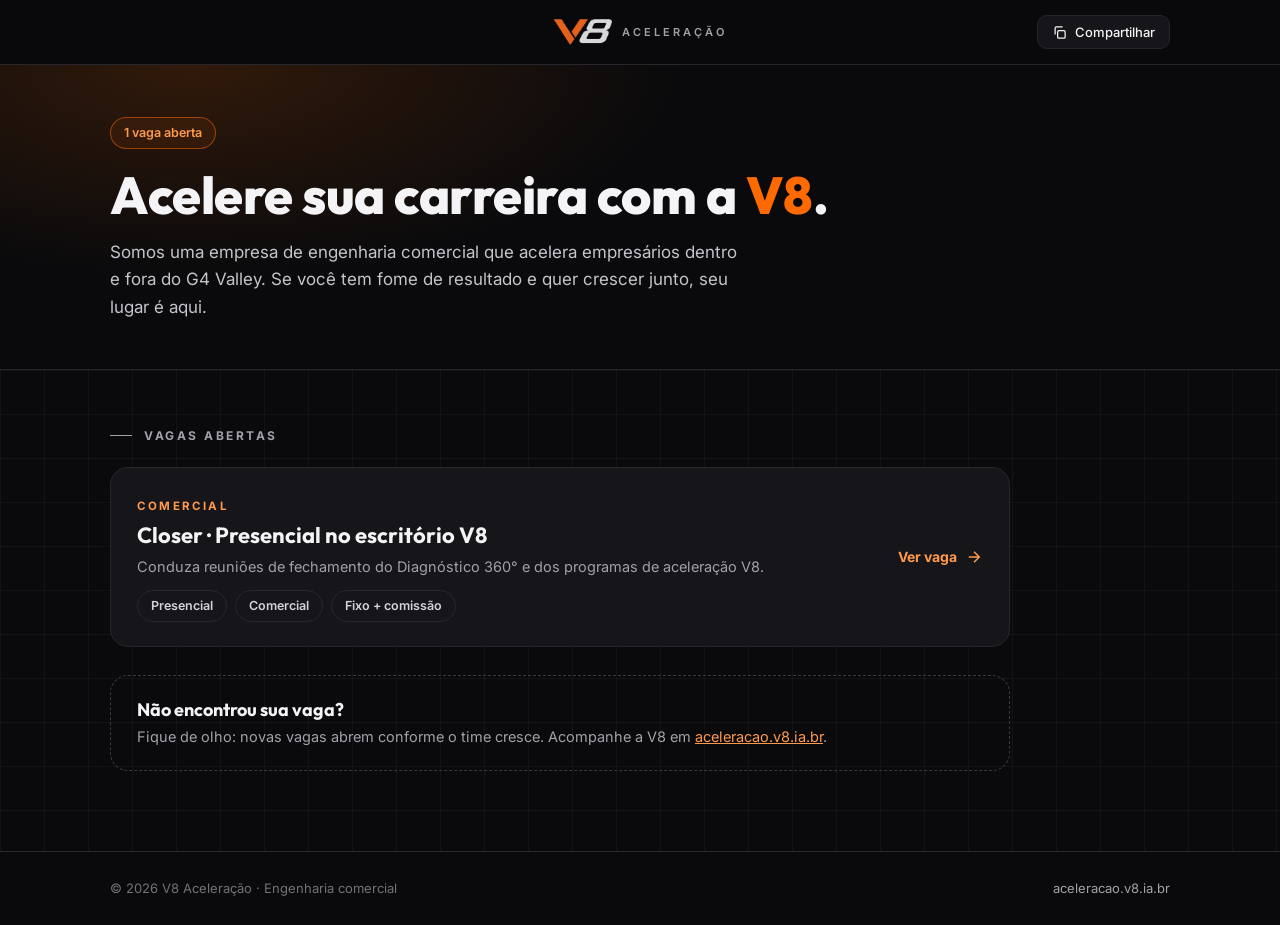
==== index.html @ 18335ebf "Página de vagas da V8 (lista + /closer) Co-Authored-By: Claude Opus 5.5 <noreply@anthropic.com> Clau" ====
<!doctype html>
<html lang="pt-BR">
<head>
<meta charset="utf-8">
<meta name="viewport" content="width=device-width,initial-scale=1">
<title>Vagas · V8 Aceleração</title>
<meta name="description" content="Trabalhe na V8 Aceleração. Veja as vagas abertas e candidate-se.">
<meta property="og:type" content="website">
<meta property="og:title" content="Vagas · V8 Aceleração">
<meta property="og:description" content="Trabalhe na V8 Aceleração. Veja as vagas abertas e candidate-se.">
<meta property="og:url" content="https://vagas.v8.ia.br/">
<meta property="og:image" content="https://vagas.v8.ia.br/assets/v8-logo.png">
<link rel="canonical" href="https://vagas.v8.ia.br/">
<meta name="theme-color" content="#0a0a0c">
<link rel="icon" href="/assets/v8-logo.png">
<link rel="preconnect" href="https://fonts.googleapis.com"><link rel="preconnect" href="https://fonts.gstatic.com" crossorigin>
<link href="https://fonts.googleapis.com/css2?family=Outfit:wght@500;600;700;800&family=Inter:wght@400;500;600;700&display=swap" rel="stylesheet">
<link rel="stylesheet" href="/assets/vagas.css">
</head>
<body>
<header class="top"><div class="wrap">
  <a class="back" href="/" id="back"><svg width="16" height="16" viewBox="0 0 24 24" fill="none" stroke="currentColor" stroke-width="2"><path d="M19 12H5M12 19l-7-7 7-7"/></svg>Vagas</a>
  <a class="brand" href="https://aceleracao.v8.ia.br/"><img src="/assets/v8-logo.png" alt="V8"><span>ACELERAÇÃO</span></a>
  <button class="share" id="share" type="button"><svg width="15" height="15" viewBox="0 0 24 24" fill="none" stroke="currentColor" stroke-width="2"><rect x="9" y="9" width="12" height="12" rx="2"/><path d="M5 15V5a2 2 0 0 1 2-2h10"/></svg><span>Compartilhar</span></button>
</div></header>

<div id="app"></div>

<footer><div class="wrap"><span>© <span id="yr"></span> V8 Aceleração · Engenharia comercial</span><a href="https://aceleracao.v8.ia.br/">aceleracao.v8.ia.br</a></div></footer>

<div class="modal" id="lgpdModal" role="dialog" aria-modal="true"><div>
  <h3>Aviso de tratamento de dados</h3>
  <p>A V8 Aceleração usa os dados informados neste formulário (nome, e-mail, CPF, data de nascimento, celular, cidade, estado, experiência, habilidades e currículo) exclusivamente para avaliar sua candidatura e entrar em contato sobre o processo seletivo.</p>
  <p>Os dados ficam armazenados em ambiente seguro, com acesso restrito ao time responsável pela seleção, e não são compartilhados com terceiros.</p>
  <p>Você pode pedir acesso, correção ou exclusão dos seus dados a qualquer momento, nos termos da LGPD (Lei 13.709/2018).</p>
  <button type="button" id="lgpdClose">Entendi</button>
</div></div>
<div class="toast" id="toast"></div>

<script>window.VAGA_SLUG = null</script>
<script src="/assets/vagas.js"></script>
</body>
</html>
---- assets/vagas.css ----
:root{color-scheme:dark;--bg:#0a0a0c;--bg2:#111115;--card:#15151a;--line:#26262d;--tx:#f4f4f6;--mu:#a1a1aa;--fa:#71717a;--or:#ff6a00;--or2:#ff9a4d;--err:#f87171;--ok:#34d399}
*{box-sizing:border-box;margin:0;padding:0}
html{scroll-behavior:smooth}
body{background:var(--bg);color:var(--tx);font:16px/1.6 Inter,system-ui,sans-serif;-webkit-font-smoothing:antialiased}
a{color:inherit}
.wrap{max-width:1100px;margin:0 auto;padding:0 20px}
.grid-bg{background-image:linear-gradient(rgba(255,255,255,.035) 1px,transparent 1px),linear-gradient(90deg,rgba(255,255,255,.035) 1px,transparent 1px);background-size:44px 44px}
header.top{position:sticky;top:0;z-index:20;background:rgba(10,10,12,.85);backdrop-filter:blur(12px);border-bottom:1px solid var(--line)}
header.top .wrap{display:grid;grid-template-columns:1fr auto 1fr;align-items:center;height:64px}
.back{display:inline-flex;gap:8px;align-items:center;text-decoration:none;color:var(--mu);font-size:15px;font-weight:500}
.back:hover{color:var(--tx)}
.brand{display:flex;align-items:center;gap:10px;text-decoration:none}
.brand img{height:26px}
.brand span{font:600 11px Inter;letter-spacing:3px;color:var(--mu)}
.share{justify-self:end;display:inline-flex;gap:8px;align-items:center;background:var(--card);border:1px solid var(--line);color:var(--tx);border-radius:10px;padding:8px 14px;font:500 13px Inter;cursor:pointer}
.share:hover{border-color:var(--or)}
.hero{border-bottom:1px solid var(--line);background:radial-gradient(700px 300px at 15% 0%,rgba(255,106,0,.16),transparent 70%)}
.hero .wrap{padding-top:52px;padding-bottom:48px}
.crumb{font-size:13px;color:var(--fa);margin-bottom:18px}
.crumb a{text-decoration:none}.crumb a:hover{color:var(--tx)}
.chips{display:flex;flex-wrap:wrap;gap:8px;margin-bottom:18px}
.chip{border:1px solid var(--line);background:var(--card);border-radius:999px;padding:5px 13px;font-size:12.5px;font-weight:600;color:#d4d4d8}
.chip.o{border-color:rgba(255,106,0,.5);color:var(--or2);background:rgba(255,106,0,.08)}
h1{font:800 clamp(32px,5vw,52px)/1.08 Outfit,sans-serif;letter-spacing:-.5px;max-width:760px}
h1 em{font-style:normal;color:var(--or)}
.main .wrap{display:grid;grid-template-columns:1fr 440px;gap:56px;padding-top:56px;padding-bottom:80px;align-items:start}
.eyebrow{display:flex;align-items:center;gap:12px;font-size:12px;font-weight:700;letter-spacing:2.5px;text-transform:uppercase;color:var(--mu);margin-bottom:22px}
.eyebrow:before{content:"";width:22px;height:1px;background:var(--mu)}
.desc h3{font:700 15px Inter;letter-spacing:.4px;text-transform:uppercase;color:var(--tx);margin:30px 0 10px}
.desc h3:first-of-type{margin-top:0}
.desc p,.desc li{color:#c4c4cc;font-size:15.5px}
.desc ul{list-style:none;display:grid;gap:8px}
.desc li{position:relative;padding-left:22px}
.desc li:before{content:"";position:absolute;left:2px;top:.62em;width:8px;height:8px;border-radius:2px;background:var(--or)}
.desc .w{display:grid;gap:10px}
.desc .w p b{color:var(--or2);font-weight:700;margin-right:4px}
.desc a{color:var(--or2)}
.more{display:inline-flex;margin-top:36px;gap:8px;align-items:center;color:var(--mu);font-size:14px;text-decoration:none;border-bottom:1px solid var(--line);padding-bottom:4px}
.more:hover{color:var(--tx)}
/* form */
.apply{position:sticky;top:88px;background:var(--card);border:1px solid var(--line);border-radius:20px;overflow:hidden;box-shadow:0 30px 80px -40px rgba(255,106,0,.35)}
.apply-h{padding:22px 24px;background:linear-gradient(135deg,rgba(255,106,0,.22),rgba(255,106,0,.05));border-bottom:1px solid var(--line)}
.apply-h small{font-size:11.5px;font-weight:700;letter-spacing:2.5px;color:var(--or2)}
.apply-h h2{font:700 19px/1.3 Outfit;margin:6px 0 4px}
.apply-h p{font-size:13px;color:var(--mu)}
form{padding:22px 24px 26px;display:grid;gap:14px}
.sec{font-size:11.5px;font-weight:700;letter-spacing:2.2px;text-transform:uppercase;color:var(--mu);margin-top:6px}
label.f{display:block;font-size:13px;font-weight:600;color:#e4e4e7}
label.f>input,label.f>select{margin-top:6px}
label.f>.opts,label.f>.drop{margin-top:8px}
label.f i{color:var(--or);font-style:normal}
input[type=text],input[type=email],input[type=tel],input[type=date],input[type=url],select{width:100%;background:var(--bg2);border:1px solid var(--line);border-radius:12px;color:var(--tx);font:15px Inter;padding:12px 14px;outline:none;transition:border-color .15s}
input:focus,select:focus{border-color:var(--or)}
input::placeholder{color:#5f5f69}
.row{display:grid;grid-template-columns:1fr 1fr;gap:12px}
.row.c{grid-template-columns:1fr 110px}
.opts{display:grid;grid-template-columns:1fr 1fr;gap:8px}
.opt{display:flex;align-items:center;gap:9px;background:var(--bg2);border:1px solid var(--line);border-radius:10px;padding:9px 11px;font-size:13px;font-weight:500;color:#d4d4d8;cursor:pointer}
.opt:has(input:checked){border-color:var(--or);background:rgba(255,106,0,.1);color:var(--tx)}
.opt input{accent-color:var(--or)}
.drop{display:grid;place-items:center;text-align:center;gap:4px;border:1.5px dashed #3a3a44;border-radius:14px;padding:20px;cursor:pointer;background:var(--bg2);font-size:13.5px;color:var(--mu)}
.drop b{color:var(--tx);font-weight:600}
.drop.on{border-color:var(--or);background:rgba(255,106,0,.07)}
.drop.has b{color:var(--or2)}
.drop input{display:none}
.lgpd{display:flex;align-items:flex-start;gap:10px;font-size:12.5px;line-height:1.5;color:var(--mu);cursor:pointer}
.lgpd input{margin-top:3px;accent-color:var(--or);flex-shrink:0}
.lgpd a{color:var(--or2);cursor:pointer}
.err{font-size:12.5px;color:var(--err);min-height:0}
button.go{background:linear-gradient(180deg,#ff8124,var(--or));color:#140800;border:0;border-radius:999px;padding:15px;font:800 14.5px Inter;letter-spacing:.6px;text-transform:uppercase;cursor:pointer;box-shadow:0 14px 30px -12px var(--or)}
button.go:disabled{opacity:.6;cursor:wait}
.done{padding:40px 26px;text-align:center;display:none}
.done .ic{width:58px;height:58px;border-radius:50%;background:rgba(52,211,153,.12);display:grid;place-items:center;margin:0 auto 14px;color:var(--ok)}
.done h3{font:700 22px Outfit;margin-bottom:6px}
.done p{color:var(--mu);font-size:14.5px}
.lead{max-width:640px;color:#c4c4cc;font-size:17px;margin-top:16px}
.main .wrap.one{display:block}.wrap.one>.list,.wrap.one>.talent,.wrap.one>.filters{max-width:900px}
.filters{display:flex;gap:8px;flex-wrap:wrap;margin-bottom:18px}
.flt{background:var(--card);border:1px solid var(--line);color:#d4d4d8;border-radius:999px;padding:7px 15px;font:600 13px Inter;cursor:pointer}
.flt.on{border-color:var(--or);color:var(--or2);background:rgba(255,106,0,.1)}
.list{display:grid;gap:14px}
.vcard{display:flex;justify-content:space-between;align-items:center;gap:24px;background:var(--card);border:1px solid var(--line);border-radius:18px;padding:24px 26px;text-decoration:none;transition:border-color .15s,transform .15s}
.vcard:hover{border-color:var(--or);transform:translateY(-2px)}
.vcard .area{font-size:11.5px;font-weight:700;letter-spacing:2.2px;color:var(--or2)}
.vcard h3{font:700 22px/1.25 Outfit;margin:4px 0 6px}
.vcard p{color:var(--mu);font-size:14.5px;margin-bottom:12px}
.vcard .chips{margin:0}
.see{flex-shrink:0;display:inline-flex;align-items:center;gap:8px;font-weight:700;font-size:14px;color:var(--or2);white-space:nowrap}
.talent{margin-top:28px;border:1px dashed #3a3a44;border-radius:18px;padding:22px 26px}
.talent h3{font:700 18px Outfit;margin-bottom:4px}.talent p{color:var(--mu);font-size:14.5px}.talent a{color:var(--or2)}
@media(max-width:640px){.vcard{flex-direction:column;align-items:flex-start;gap:14px}}
.modal{position:fixed;inset:0;background:rgba(0,0,0,.7);display:none;place-items:center;padding:20px;z-index:50}
.modal.on{display:grid}
.modal div{max-width:560px;background:var(--card);border:1px solid var(--line);border-radius:18px;padding:26px;font-size:14px;color:#c4c4cc;max-height:85vh;overflow:auto}
.modal h3{font:700 19px Outfit;color:var(--tx);margin-bottom:12px}
.modal p{margin-bottom:10px}
.modal button{margin-top:6px;background:var(--or);border:0;border-radius:10px;padding:10px 18px;font-weight:700;cursor:pointer}
footer{border-top:1px solid var(--line);padding:26px 0;font-size:13px;color:var(--fa)}
footer .wrap{display:flex;justify-content:space-between;gap:12px;flex-wrap:wrap}
footer a{text-decoration:none;color:var(--mu)}
.toast{position:fixed;left:50%;bottom:24px;transform:translateX(-50%);background:#222;border:1px solid var(--line);padding:10px 16px;border-radius:10px;font-size:13.5px;opacity:0;transition:opacity .2s;pointer-events:none}
.toast.on{opacity:1}
@media(max-width:900px){.main .wrap{grid-template-columns:1fr;gap:40px;padding-top:40px}.apply{position:static}}
@media(max-width:520px){.brand span{display:none}.share span{display:none}.row,.opts{grid-template-columns:1fr}.row.c{grid-template-columns:1fr 96px}form,.apply-h{padding-left:18px;padding-right:18px}}
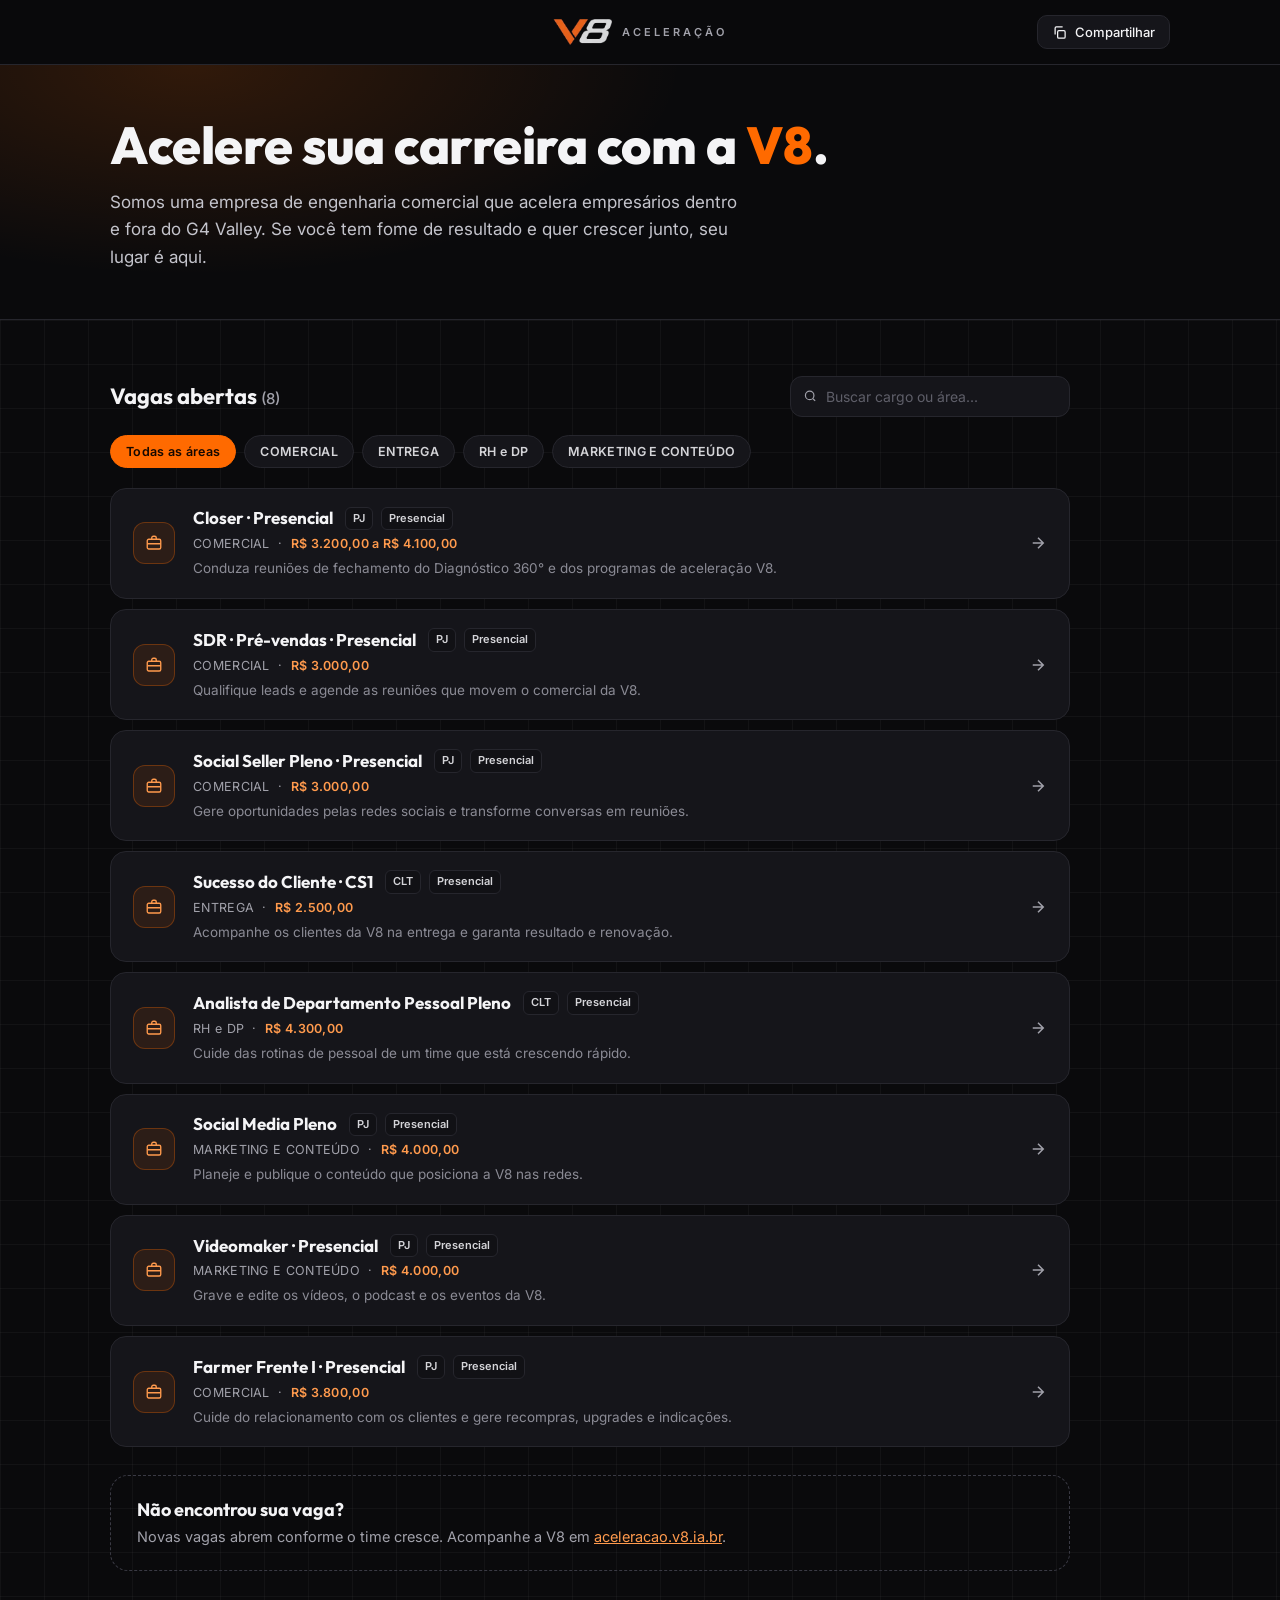
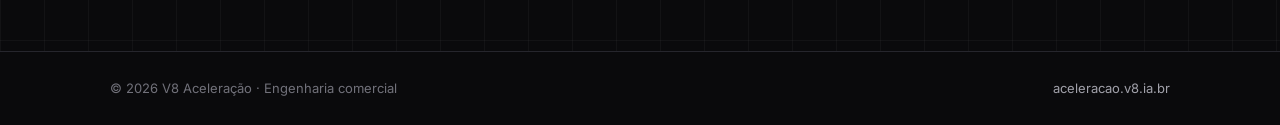
==== commit d7477fa3: "8 vagas, busca e filtro por área Co-Authored-By: Claude Opus 5.5 <noreply@anthropic.com> Claude-Sess" ====
--- a/index.html
+++ b/index.html
@@ -38,6 +38,7 @@
 <div class="toast" id="toast"></div>
 
 <script>window.VAGA_SLUG = null</script>
+<script src="/assets/vagas-data.js"></script>
 <script src="/assets/vagas.js"></script>
 </body>
 </html>
--- a/assets/vagas.css
+++ b/assets/vagas.css
@@ -74,21 +74,32 @@
 .done h3{font:700 22px Outfit;margin-bottom:6px}
 .done p{color:var(--mu);font-size:14.5px}
 .lead{max-width:640px;color:#c4c4cc;font-size:17px;margin-top:16px}
-.main .wrap.one{display:block}.wrap.one>.list,.wrap.one>.talent,.wrap.one>.filters{max-width:900px}
-.filters{display:flex;gap:8px;flex-wrap:wrap;margin-bottom:18px}
-.flt{background:var(--card);border:1px solid var(--line);color:#d4d4d8;border-radius:999px;padding:7px 15px;font:600 13px Inter;cursor:pointer}
-.flt.on{border-color:var(--or);color:var(--or2);background:rgba(255,106,0,.1)}
-.list{display:grid;gap:14px}
-.vcard{display:flex;justify-content:space-between;align-items:center;gap:24px;background:var(--card);border:1px solid var(--line);border-radius:18px;padding:24px 26px;text-decoration:none;transition:border-color .15s,transform .15s}
-.vcard:hover{border-color:var(--or);transform:translateY(-2px)}
-.vcard .area{font-size:11.5px;font-weight:700;letter-spacing:2.2px;color:var(--or2)}
-.vcard h3{font:700 22px/1.25 Outfit;margin:4px 0 6px}
-.vcard p{color:var(--mu);font-size:14.5px;margin-bottom:12px}
-.vcard .chips{margin:0}
-.see{flex-shrink:0;display:inline-flex;align-items:center;gap:8px;font-weight:700;font-size:14px;color:var(--or2);white-space:nowrap}
+.main .wrap.one{display:block}
+.wrap.one>*{max-width:960px}
+.lhead{display:flex;justify-content:space-between;align-items:center;gap:16px;margin-bottom:18px;flex-wrap:wrap}
+.lhead h2{font:700 22px Outfit}.lhead h2 span{color:var(--mu);font:500 15px Inter}
+.search{display:flex;align-items:center;gap:8px;background:var(--card);border:1px solid var(--line);border-radius:12px;padding:0 12px;color:var(--mu);width:280px;max-width:100%}
+.search:focus-within{border-color:var(--or)}
+.search input{background:none;border:0;outline:none;color:var(--tx);font:14px Inter;padding:11px 0;width:100%}
+.filters{display:flex;gap:8px;flex-wrap:wrap;margin-bottom:20px}
+.flt{background:var(--card);border:1px solid var(--line);color:#d4d4d8;border-radius:999px;padding:8px 15px;font:600 12.5px Inter;letter-spacing:.3px;cursor:pointer}
+.flt:hover{border-color:#44444d}
+.flt.on{border-color:var(--or);color:#140800;background:var(--or)}
+.list{display:grid;gap:10px}
+.vrow{display:grid;grid-template-columns:auto 1fr auto;gap:18px;align-items:center;background:var(--card);border:1px solid var(--line);border-radius:16px;padding:18px 22px;text-decoration:none;transition:border-color .15s,transform .15s}
+.vrow:hover{border-color:var(--or);transform:translateY(-1px)}
+.vrow:hover .arr{color:var(--or);transform:translateX(3px)}
+.ico{width:42px;height:42px;border-radius:12px;display:grid;place-items:center;background:rgba(255,106,0,.1);border:1px solid rgba(255,106,0,.3);color:var(--or2)}
+.vt{display:flex;align-items:center;gap:8px;flex-wrap:wrap}
+.vt h3{font:700 17px/1.3 Outfit;margin-right:4px}
+.tag{font-size:11px;font-weight:600;border:1px solid var(--line);background:var(--bg2);border-radius:6px;padding:2px 7px;color:#d4d4d8}
+.vm{font-size:12.5px;color:var(--mu);margin-top:4px;letter-spacing:.3px}.vm i{font-style:normal;margin:0 4px}.vm b{color:var(--or2);font-weight:600}
+.vb p{font-size:13.5px;color:#8b8b95;margin-top:4px}
+.arr{color:var(--mu);transition:transform .15s,color .15s}
+.empty{display:none;text-align:center;color:var(--mu);padding:30px 0}
 .talent{margin-top:28px;border:1px dashed #3a3a44;border-radius:18px;padding:22px 26px}
 .talent h3{font:700 18px Outfit;margin-bottom:4px}.talent p{color:var(--mu);font-size:14.5px}.talent a{color:var(--or2)}
-@media(max-width:640px){.vcard{flex-direction:column;align-items:flex-start;gap:14px}}
+@media(max-width:640px){.vrow{grid-template-columns:1fr auto;padding:16px}.ico{display:none}.search{width:100%}}
 .modal{position:fixed;inset:0;background:rgba(0,0,0,.7);display:none;place-items:center;padding:20px;z-index:50}
 .modal.on{display:grid}
 .modal div{max-width:560px;background:var(--card);border:1px solid var(--line);border-radius:18px;padding:26px;font-size:14px;color:#c4c4cc;max-height:85vh;overflow:auto}
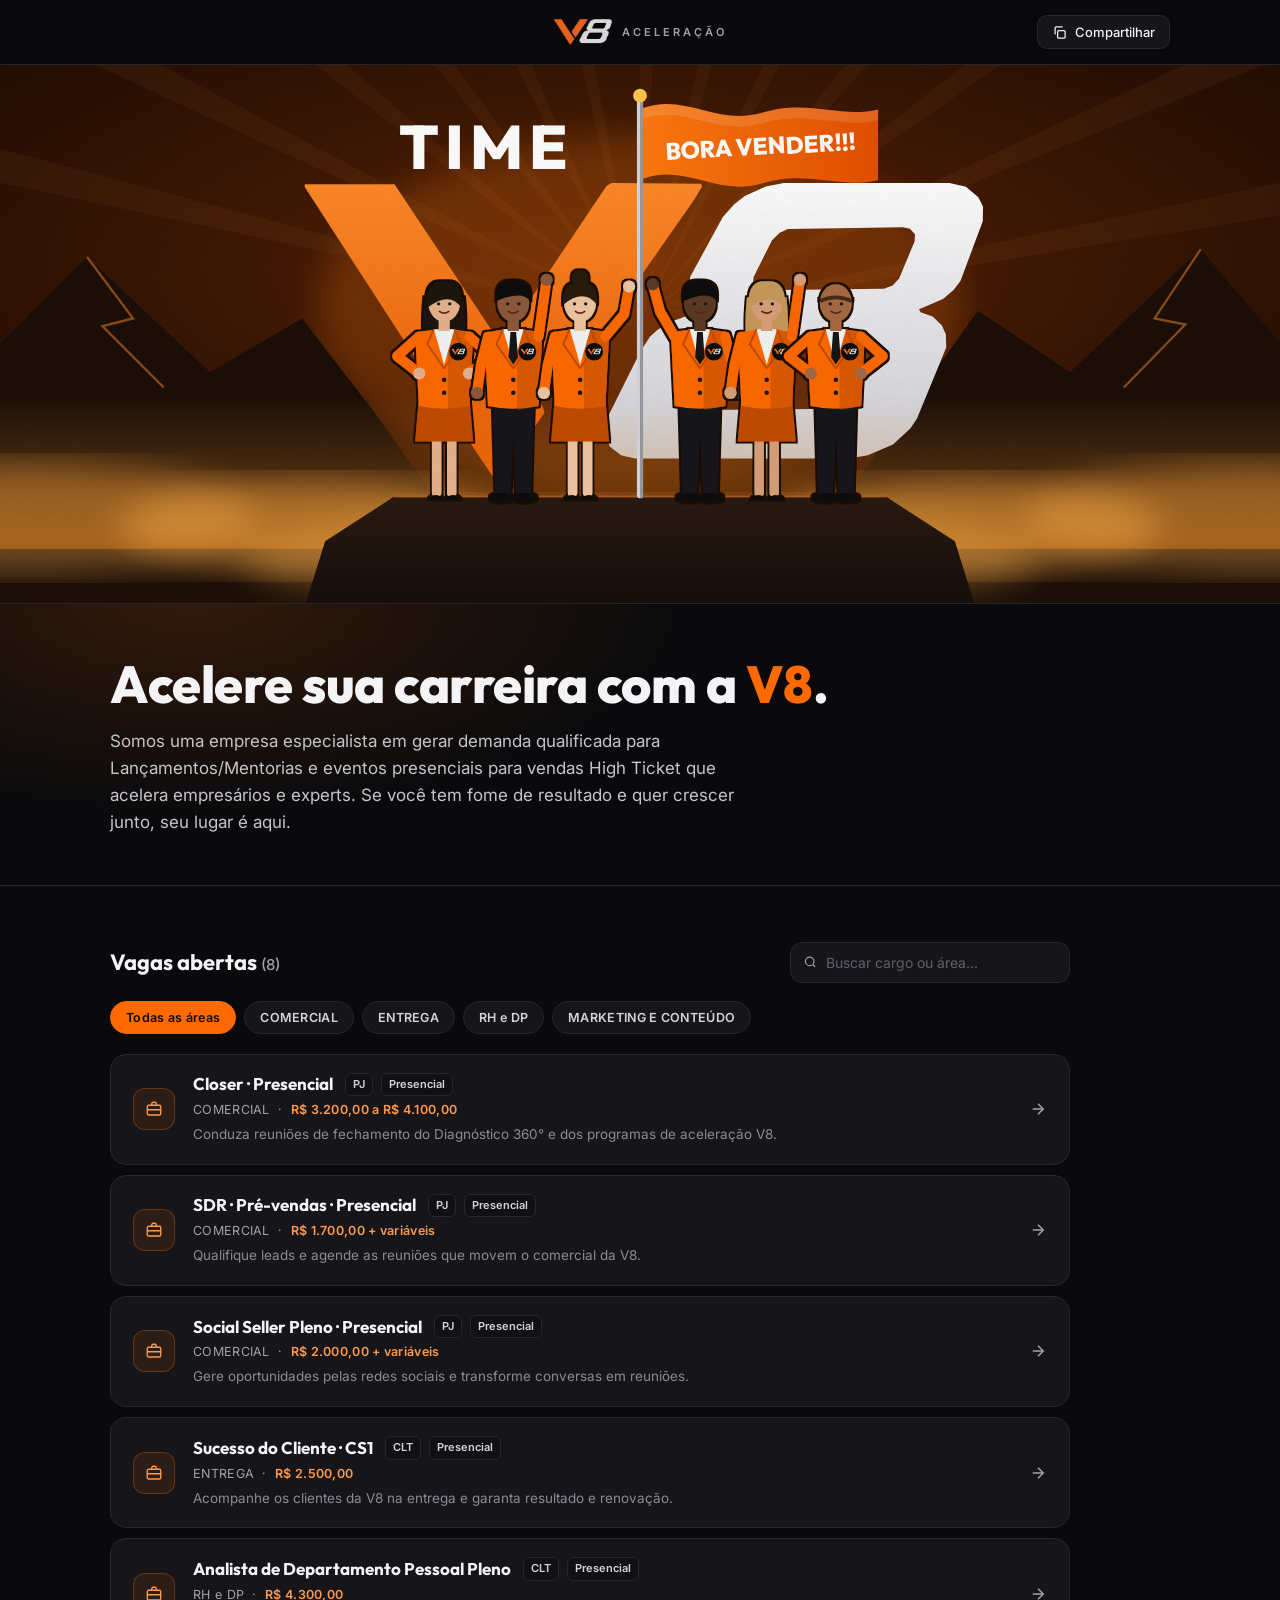
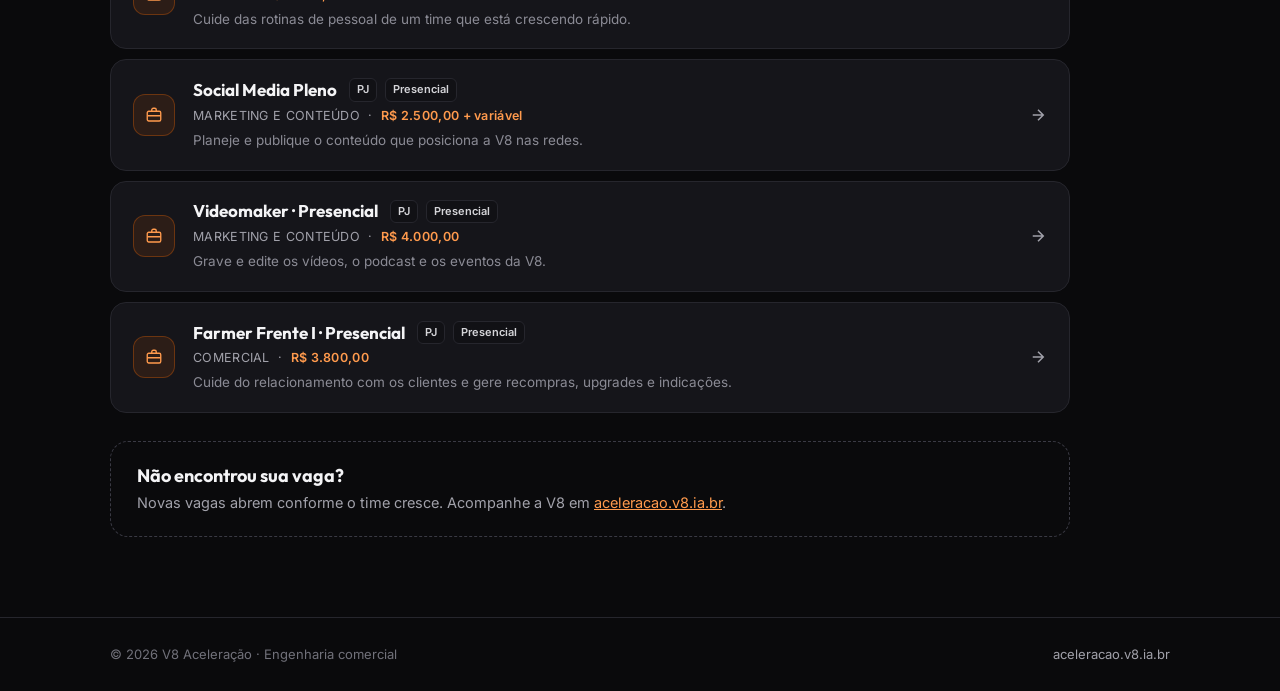
==== commit a234113e: "Pôster Time V8, fundo sem quadriculado e novos salários (SDR, Social Seller, Social Media) Co-Author" ====
--- a/index.html
+++ b/index.html
@@ -39,6 +39,7 @@
 
 <script>window.VAGA_SLUG = null</script>
 <script src="/assets/vagas-data.js"></script>
+<script src="/assets/hero.js"></script>
 <script src="/assets/vagas.js"></script>
 </body>
 </html>
--- a/assets/vagas.css
+++ b/assets/vagas.css
@@ -4,7 +4,7 @@
 body{background:var(--bg);color:var(--tx);font:16px/1.6 Inter,system-ui,sans-serif;-webkit-font-smoothing:antialiased}
 a{color:inherit}
 .wrap{max-width:1100px;margin:0 auto;padding:0 20px}
-.grid-bg{background-image:linear-gradient(rgba(255,255,255,.035) 1px,transparent 1px),linear-gradient(90deg,rgba(255,255,255,.035) 1px,transparent 1px);background-size:44px 44px}
+
 header.top{position:sticky;top:0;z-index:20;background:rgba(10,10,12,.85);backdrop-filter:blur(12px);border-bottom:1px solid var(--line)}
 header.top .wrap{display:grid;grid-template-columns:1fr auto 1fr;align-items:center;height:64px}
 .back{display:inline-flex;gap:8px;align-items:center;text-decoration:none;color:var(--mu);font-size:15px;font-weight:500}
@@ -113,3 +113,5 @@
 .toast.on{opacity:1}
 @media(max-width:900px){.main .wrap{grid-template-columns:1fr;gap:40px;padding-top:40px}.apply{position:static}}
 @media(max-width:520px){.brand span{display:none}.share span{display:none}.row,.opts{grid-template-columns:1fr}.row.c{grid-template-columns:1fr 96px}form,.apply-h{padding-left:18px;padding-right:18px}}
+.poster{background:#0d0604;border-bottom:1px solid var(--line);overflow:hidden}
+.poster svg{display:block;width:100%;height:clamp(250px,42vw,600px)}
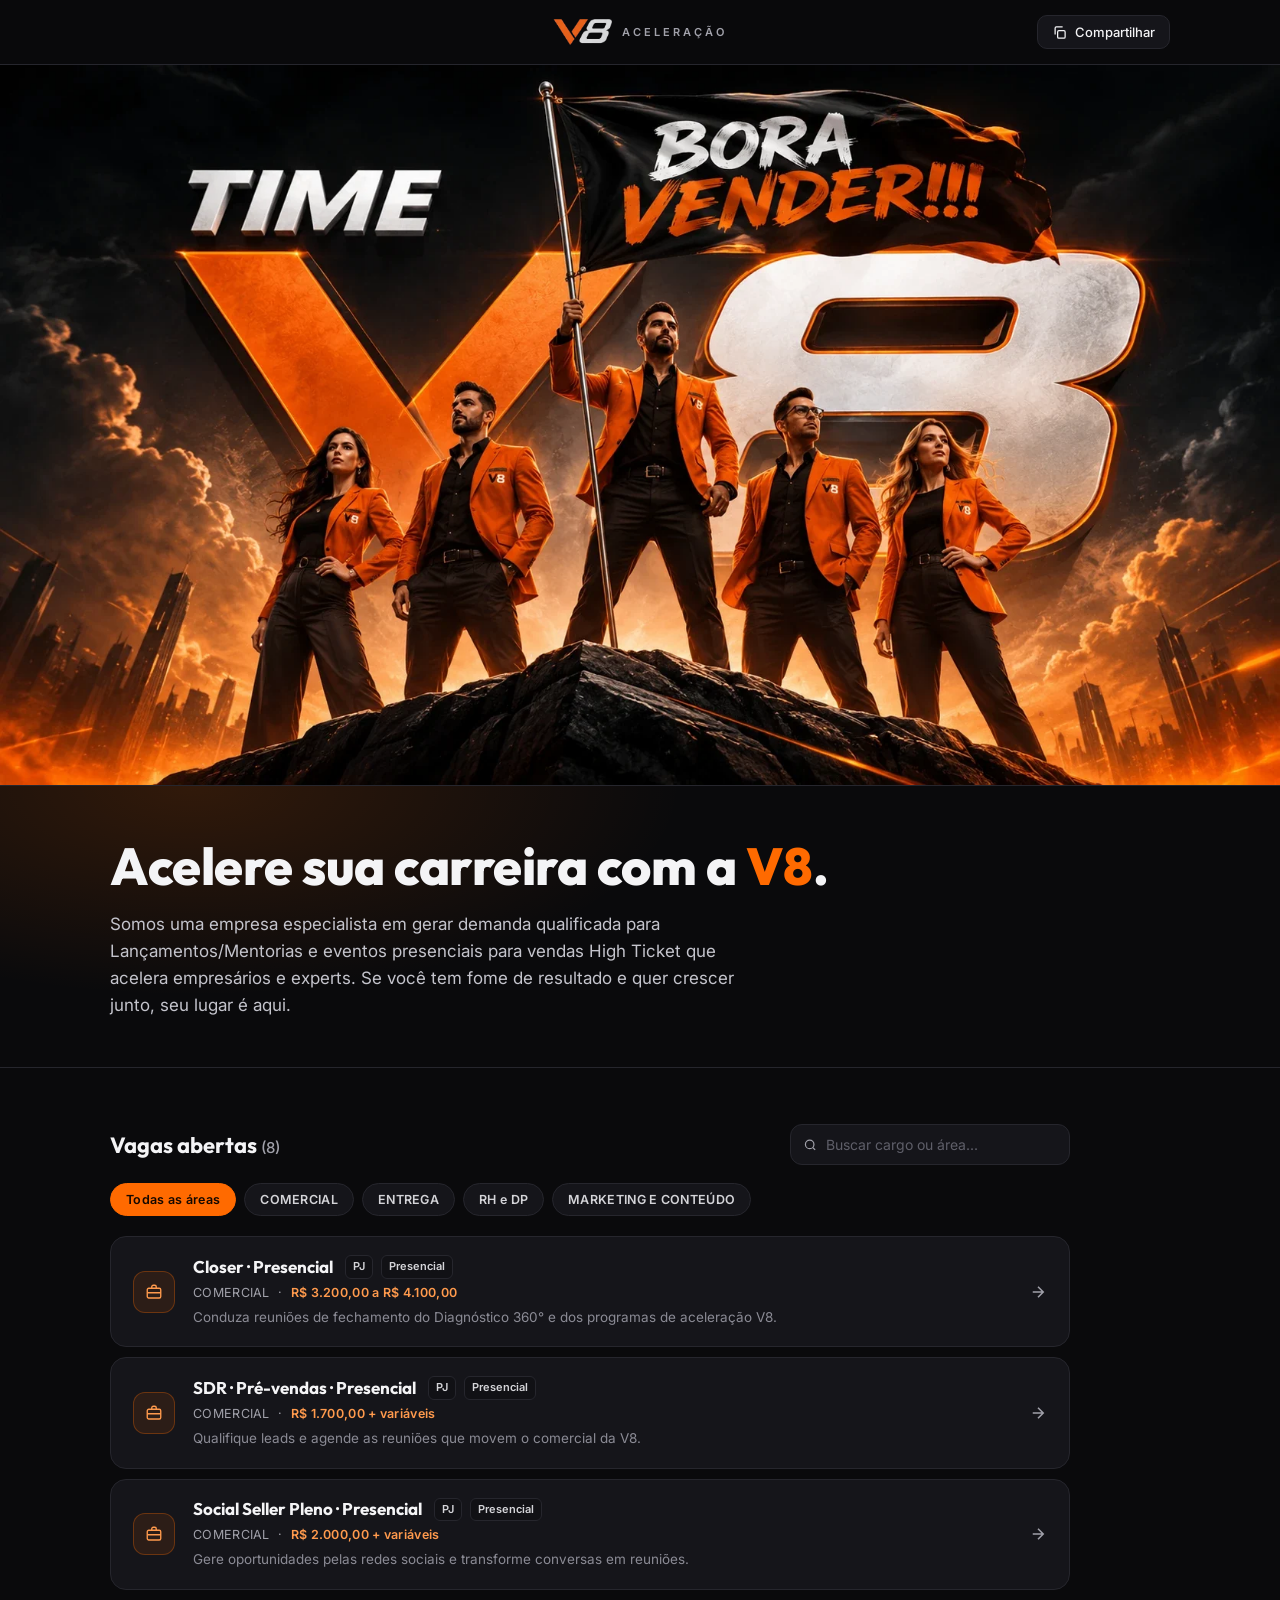
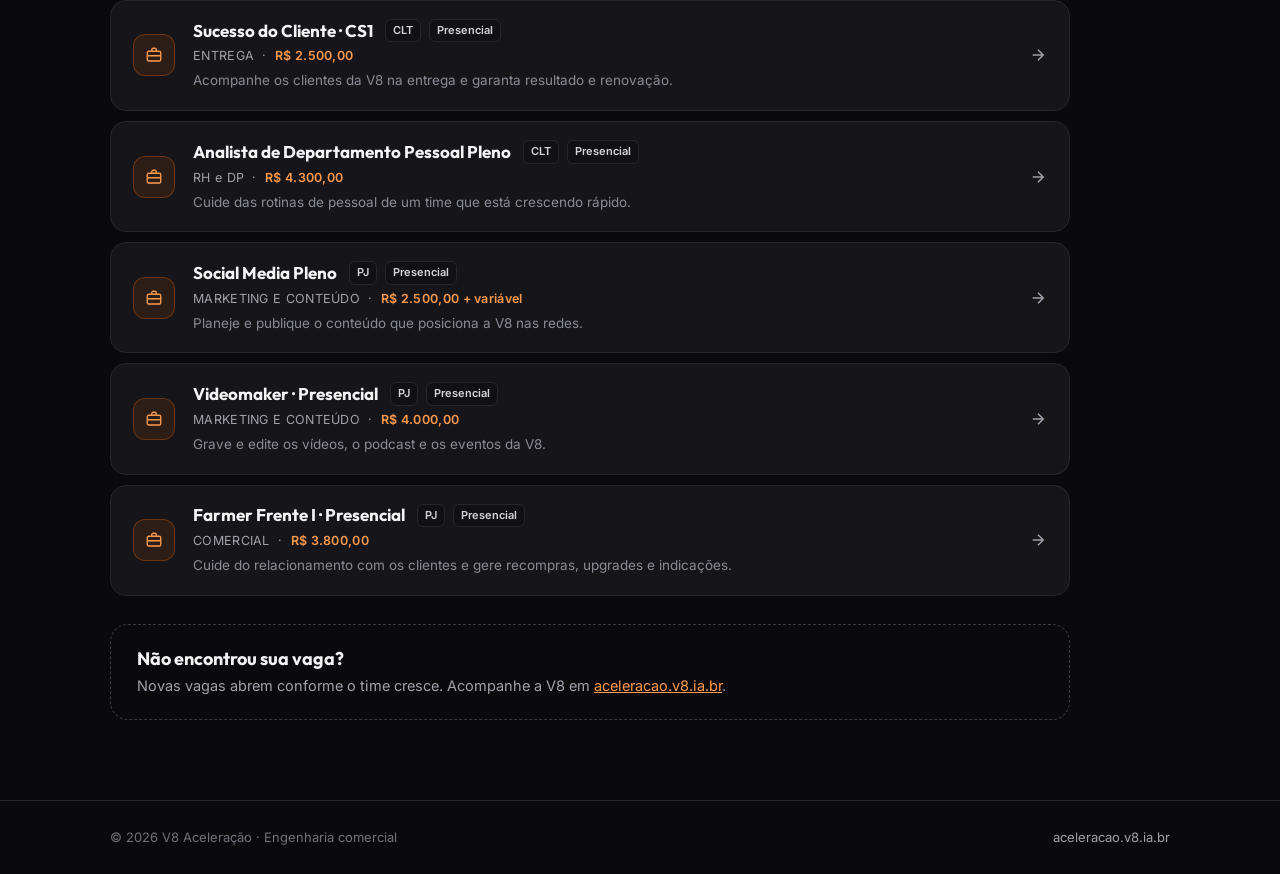
==== commit acad31c9: "Pôster Time V8 com a foto realista e prévia de compartilhamento Co-Authored-By: Claude Opus 5.5 <nor" ====
--- a/index.html
+++ b/index.html
@@ -9,7 +9,8 @@
 <meta property="og:title" content="Vagas · V8 Aceleração">
 <meta property="og:description" content="Trabalhe na V8 Aceleração. Veja as vagas abertas e candidate-se.">
 <meta property="og:url" content="https://vagas.v8.ia.br/">
-<meta property="og:image" content="https://vagas.v8.ia.br/assets/v8-logo.png">
+<meta property="og:image" content="https://vagas.v8.ia.br/assets/time-v8-og.jpg">
+<meta name="twitter:card" content="summary_large_image">
 <link rel="canonical" href="https://vagas.v8.ia.br/">
 <meta name="theme-color" content="#0a0a0c">
 <link rel="icon" href="/assets/v8-logo.png">
@@ -39,7 +40,6 @@
 
 <script>window.VAGA_SLUG = null</script>
 <script src="/assets/vagas-data.js"></script>
-<script src="/assets/hero.js"></script>
 <script src="/assets/vagas.js"></script>
 </body>
 </html>
--- a/assets/vagas.css
+++ b/assets/vagas.css
@@ -114,4 +114,5 @@
 @media(max-width:900px){.main .wrap{grid-template-columns:1fr;gap:40px;padding-top:40px}.apply{position:static}}
 @media(max-width:520px){.brand span{display:none}.share span{display:none}.row,.opts{grid-template-columns:1fr}.row.c{grid-template-columns:1fr 96px}form,.apply-h{padding-left:18px;padding-right:18px}}
 .poster{background:#0d0604;border-bottom:1px solid var(--line);overflow:hidden}
-.poster svg{display:block;width:100%;height:clamp(250px,42vw,600px)}
+.poster{background:#0a0604}
+.poster img{display:block;width:100%;max-width:1672px;margin:0 auto;height:auto;aspect-ratio:1672/941;object-fit:cover}
